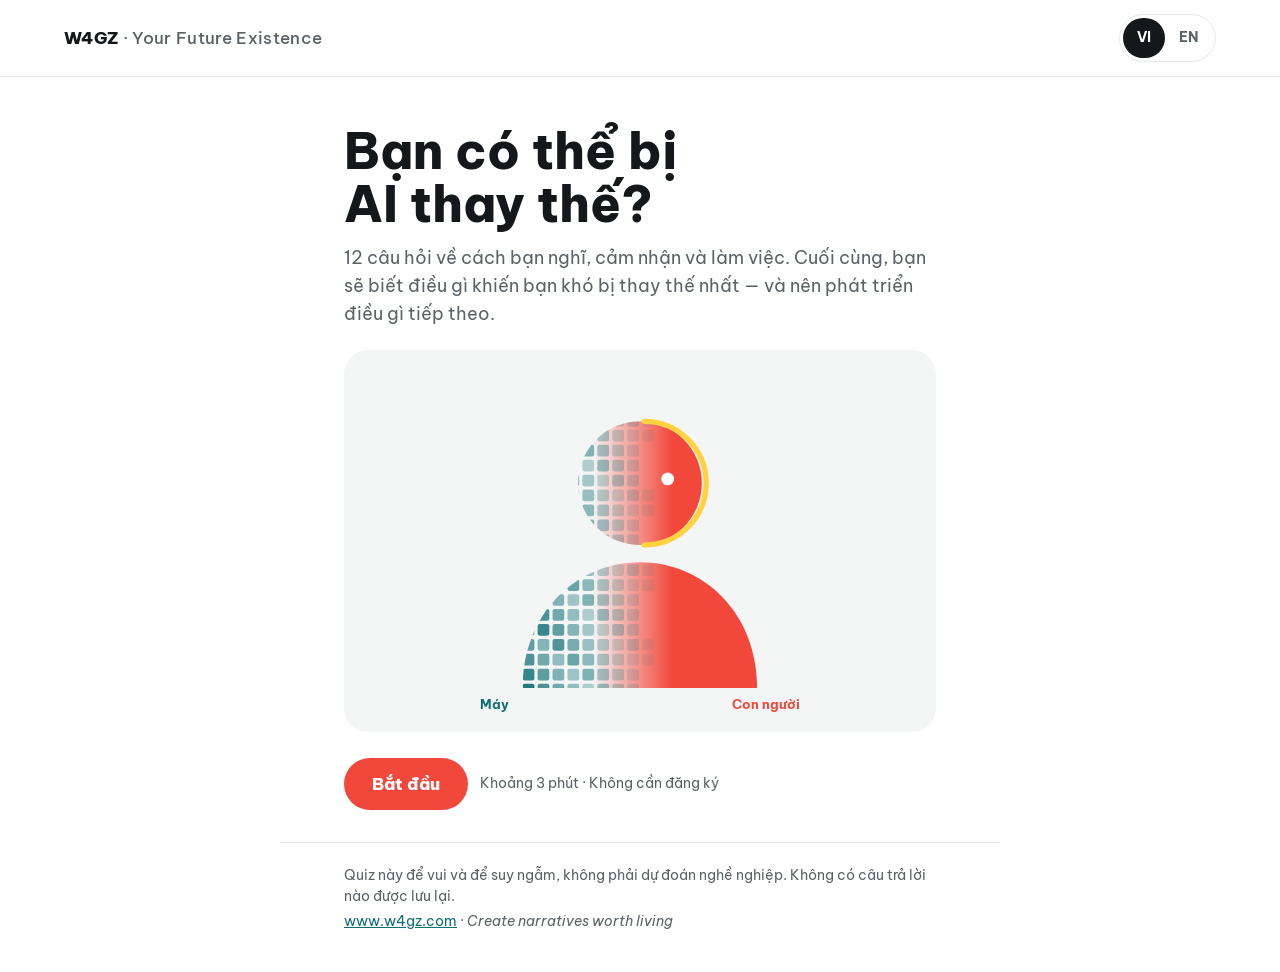
==== index.html @ d33024d0 "Add first version of 'Could AI replace you?' quiz Bilingual (VI default / EN), 12 linear questions, " ====
<!DOCTYPE html>
<html lang="vi">
<head>
<meta charset="utf-8">
<meta name="viewport" content="width=device-width, initial-scale=1">
<title>Your Future Existence</title>
<link rel="preconnect" href="https://fonts.googleapis.com">
<link rel="preconnect" href="https://fonts.gstatic.com" crossorigin>
<link href="https://fonts.googleapis.com/css2?family=Be+Vietnam+Pro:wght@400;500;700;800&display=swap" rel="stylesheet">
<link rel="stylesheet" href="style.css">
</head>
<body>
<header class="top">
  <div class="brand">W4GZ <span>· Your Future Existence</span></div>
  <div class="lang" role="group" aria-label="Language">
    <button type="button" id="lang-vi" data-lang="vi">VI</button>
    <button type="button" id="lang-en" data-lang="en">EN</button>
  </div>
</header>

<main id="app" class="wrap"></main>

<footer class="foot">
  <p id="foot-note"></p>
  <p><a href="https://www.w4gz.com">www.w4gz.com</a> · <em>Create narratives worth living</em></p>
</footer>

<script src="data/settings.js"></script>
<script src="data/results.js"></script>
<script src="data/questions.js"></script>
<script src="app.js"></script>
</body>
</html>
---- style.css ----
/*
VOICE: upbeat, honest, a little playful — a question about the future, not a threat.
IDEA: a person half-made of pixels, turning more human the more "you" they are.
PICTURE: a silhouette whose left side dissolves into a teal pixel grid; on the result, a meter from Machine to Human.
COLOUR and TYPE: white ground, coral person, teal machine, sunshine accent; Be Vietnam Pro (full Vietnamese diacritics).
LAYOUT: one calm column, max 720px; intro = title, picture, start; quiz = progress, question, four big answers.
*/
:root{
  color-scheme:light dark;
  --bg:light-dark(#ffffff,#121619);
  --ink:light-dark(#15181b,#f2f3f1);
  --soft:light-dark(#5c6368,#a9b0b4);
  --line:light-dark(#e6e8e9,#2a3135);
  --card:light-dark(#f4f6f6,#1b2125);
  --coral:light-dark(#f2483c,#ff6a5e);
  --teal:light-dark(#0e6e74,#3fb6bc);
  --sun:#ffd23f;
}
:root[data-theme=light]{color-scheme:light}
:root[data-theme=dark]{color-scheme:dark}
*{box-sizing:border-box;min-width:0}
body{margin:0;background:var(--bg);color:var(--ink);font:16.5px/1.55 "Be Vietnam Pro",system-ui,sans-serif;overflow-x:clip}
a{color:var(--teal)}
button{font:inherit;color:inherit;cursor:pointer}
button:focus-visible{outline:3px solid var(--sun);outline-offset:2px}

.top{display:flex;justify-content:space-between;align-items:center;gap:12px;padding:14px max(5vw,16px);border-bottom:1px solid var(--line)}
.brand{font-weight:800;letter-spacing:.02em}
.brand span{font-weight:500;color:var(--soft)}
.lang{display:flex;border:1.5px solid var(--line);border-radius:999px;padding:3px}
.lang button{border:0;background:none;border-radius:999px;padding:8px 14px;min-height:40px;font-weight:700;font-size:14px;color:var(--soft)}
.lang button[aria-pressed=true]{background:var(--ink);color:var(--bg)}

.wrap{max-width:720px;margin:0 auto;padding:clamp(24px,4vw,48px) max(5vw,16px) 32px}
h1{font-size:clamp(32px,6vw,50px);line-height:1.05;font-weight:800;margin:0 0 14px;text-wrap:balance}
h2{font-size:clamp(23px,3.6vw,30px);line-height:1.15;font-weight:800;margin:0 0 18px;text-wrap:balance}
.lead{font-size:18px;color:var(--soft);margin:0 0 22px;max-width:60ch}

.hero{display:grid;place-items:center;margin:6px 0 26px;background:var(--card);border-radius:24px;padding:18px}
.hero svg{width:min(320px,80vw);height:auto;display:block}
.hero-tags{display:flex;justify-content:space-between;width:min(320px,80vw);font-size:13px;font-weight:700;margin-top:6px}
.hero-tags .m{color:var(--teal)}.hero-tags .h{color:var(--coral)}

.btn{display:inline-flex;align-items:center;justify-content:center;gap:8px;min-height:52px;padding:0 28px;border-radius:999px;border:0;background:var(--coral);color:#fff;font-weight:800;font-size:17px}
.btn:hover{filter:brightness(1.05)}
.btn.ghost{background:none;color:var(--ink);border:1.5px solid var(--line)}
.row{display:flex;flex-wrap:wrap;gap:12px;align-items:center}
.meta{font-size:14px;color:var(--soft)}

.progress{height:8px;background:var(--card);border-radius:99px;overflow:hidden;margin:0 0 10px}
.progress i{display:block;height:100%;background:linear-gradient(90deg,var(--teal),var(--coral));border-radius:99px;transition:width .35s ease}
.count{font-size:14px;font-weight:700;color:var(--soft);margin:0 0 18px}
.opts{display:grid;gap:12px;margin:0 0 22px}
.opt{text-align:start;min-height:60px;padding:14px 18px;border-radius:16px;border:1.5px solid var(--line);background:var(--bg);font-size:16.5px;display:flex;gap:14px;align-items:center}
.opt b{flex:none;width:30px;height:30px;border-radius:50%;display:grid;place-items:center;background:var(--card);font-size:14px}
.opt:hover{border-color:var(--teal)}
.opt[aria-pressed=true]{border-color:var(--coral);background:color-mix(in srgb,var(--coral) 9%,var(--bg))}
.opt[aria-pressed=true] b{background:var(--coral);color:#fff}

.score{display:grid;gap:6px;background:var(--card);border-radius:24px;padding:22px;margin:0 0 26px}
.big{font-size:clamp(56px,13vw,88px);line-height:1;font-weight:800;color:var(--coral)}
.big small{font-size:.4em;color:var(--soft);font-weight:700;margin-left:6px}
.meter{position:relative;height:14px;border-radius:99px;background:linear-gradient(90deg,var(--teal),var(--sun),var(--coral));margin:12px 0 4px}
.meter i{position:absolute;top:50%;width:26px;height:26px;border-radius:50%;background:var(--bg);border:4px solid var(--ink);transform:translate(-50%,-50%);transition:left .8s ease}
.ends{display:flex;justify-content:space-between;font-size:13px;font-weight:700}
.ends .m{color:var(--teal)}.ends .h{color:var(--coral)}

.type{border-left:6px solid var(--coral);padding:4px 0 4px 18px;margin:0 0 26px}
.type .k{font-size:14px;font-weight:700;color:var(--soft);margin:0}
.type h3{font-size:26px;line-height:1.15;margin:2px 0 8px;font-weight:800}
.type p{margin:0}

.bars{display:grid;gap:12px;margin:0 0 26px}
.bar{display:grid;grid-template-columns:9.5em minmax(0,1fr) 3em;gap:12px;align-items:center;font-size:15px}
.bar .t{height:12px;background:var(--card);border-radius:99px;overflow:hidden}
.bar .t i{display:block;height:100%;background:var(--teal);border-radius:99px}
.bar.top .t i{background:var(--coral)}
.bar .v{text-align:right;font-variant-numeric:tabular-nums;color:var(--soft);white-space:nowrap}

.tip{background:color-mix(in srgb,var(--sun) 22%,var(--bg));border-radius:18px;padding:16px 18px;margin:0 0 26px}
.tip strong{display:block;margin-bottom:4px}

.foot{max-width:720px;margin:0 auto;padding:18px max(5vw,16px) 36px;font-size:13.5px;color:var(--soft);border-top:1px solid var(--line)}
.foot p{margin:4px 0}

@media (max-width:600px){
  .bar{grid-template-columns:7em minmax(0,1fr) 2.6em;font-size:14px}
  .row .btn{flex:1 1 100%}
}
@media (prefers-reduced-motion:reduce){*{transition:none!important;animation:none!important}}
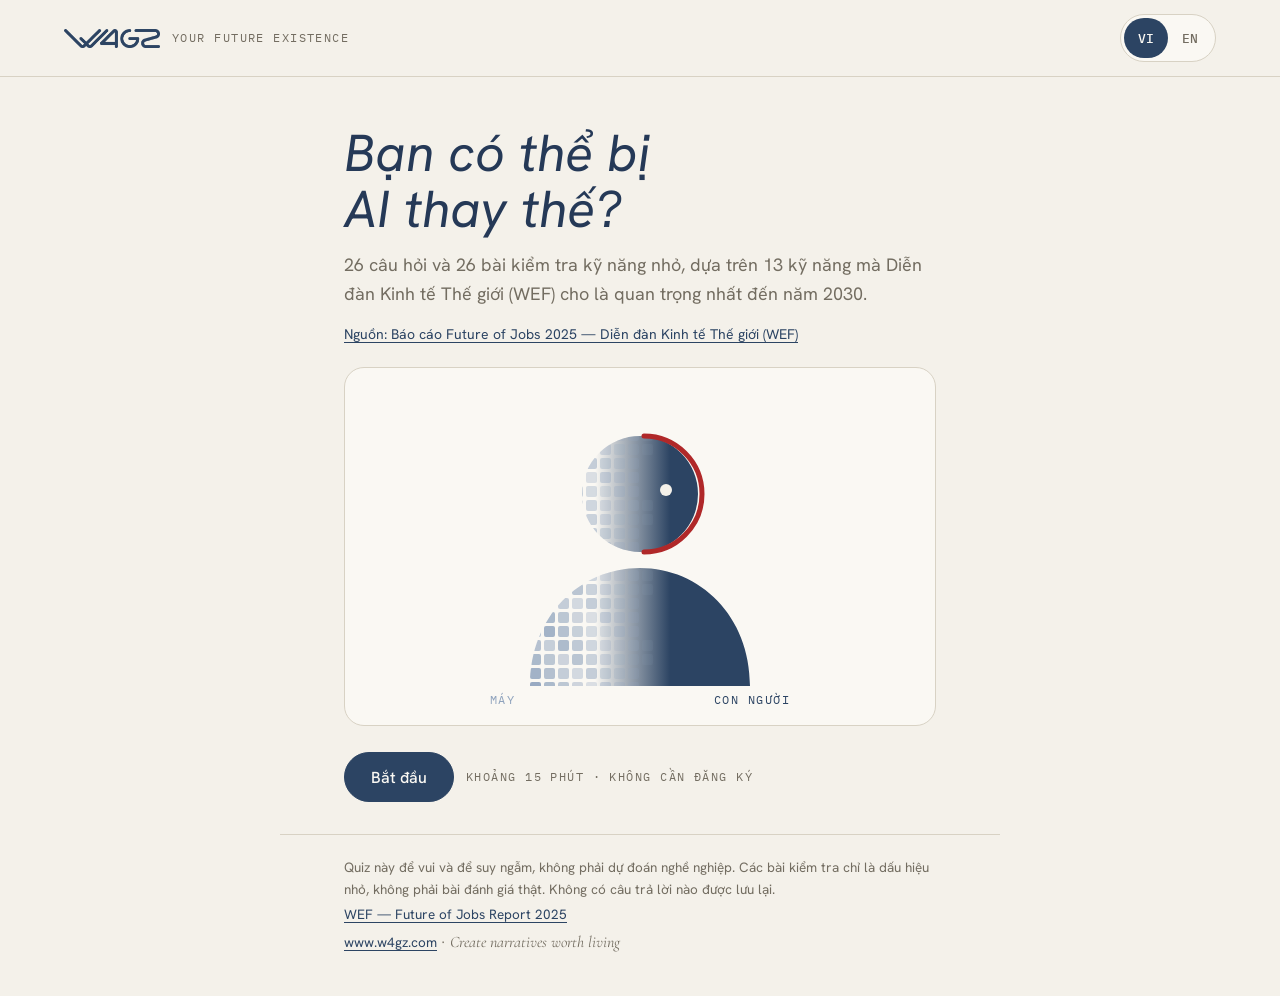
==== commit 85e3db0d: "Rebuild quiz on the 13 WEF skills, W4GZ style - 26 questions (2 per WEF Future of Jobs 2025 skill), " ====
--- a/index.html
+++ b/index.html
@@ -6,12 +6,12 @@
 <title>Your Future Existence</title>
 <link rel="preconnect" href="https://fonts.googleapis.com">
 <link rel="preconnect" href="https://fonts.gstatic.com" crossorigin>
-<link href="https://fonts.googleapis.com/css2?family=Be+Vietnam+Pro:wght@400;500;700;800&display=swap" rel="stylesheet">
+<link href="https://fonts.googleapis.com/css2?family=Hanken+Grotesk:ital,wght@0,300..600;1,400;1,500&family=Cormorant+Garamond:ital,wght@0,500;1,500&family=IBM+Plex+Mono:wght@400;500&display=swap" rel="stylesheet">
 <link rel="stylesheet" href="style.css">
 </head>
 <body>
 <header class="top">
-  <div class="brand">W4GZ <span>· Your Future Existence</span></div>
+  <a class="brand" href="https://www.w4gz.com" aria-label="W4GZ — www.w4gz.com"><span class="brand-logo" role="img" aria-label="W4GZ"></span><span class="brand-name">Your Future Existence</span></a>
   <div class="lang" role="group" aria-label="Language">
     <button type="button" id="lang-vi" data-lang="vi">VI</button>
     <button type="button" id="lang-en" data-lang="en">EN</button>
@@ -22,12 +22,15 @@
 
 <footer class="foot">
   <p id="foot-note"></p>
+  <p><a href="https://www.weforum.org/publications/the-future-of-jobs-report-2025/digest/">WEF — Future of Jobs Report 2025</a></p>
   <p><a href="https://www.w4gz.com">www.w4gz.com</a> · <em>Create narratives worth living</em></p>
 </footer>
 
 <script src="data/settings.js"></script>
 <script src="data/results.js"></script>
 <script src="data/questions.js"></script>
+<script src="data/sources.js"></script>
+<script src="data/challenges.js"></script>
 <script src="app.js"></script>
 </body>
 </html>
--- a/style.css
+++ b/style.css
@@ -1,90 +1,137 @@
 /*
-VOICE: upbeat, honest, a little playful — a question about the future, not a threat.
+VOICE: W4GZ — calm, reflective, editorial; "Viết chính là nghĩ".
 IDEA: a person half-made of pixels, turning more human the more "you" they are.
-PICTURE: a silhouette whose left side dissolves into a teal pixel grid; on the result, a meter from Machine to Human.
-COLOUR and TYPE: white ground, coral person, teal machine, sunshine accent; Be Vietnam Pro (full Vietnamese diacritics).
-LAYOUT: one calm column, max 720px; intro = title, picture, start; quiz = progress, question, four big answers.
+PICTURE: navy silhouette dissolving into a soft blue pixel grid; on the result, a meter from Machine to Human.
+COLOUR and TYPE: W4GZ palette — warm paper #F4F1EA, navy ink #2C4463, red accent #B02829; Hanken Grotesk (italic headings), Cormorant Garamond for quotes, IBM Plex Mono labels.
+LAYOUT: one calm column, max 720px; W4GZ logo header links to www.w4gz.com.
 */
 :root{
   color-scheme:light dark;
-  --bg:light-dark(#ffffff,#121619);
-  --ink:light-dark(#15181b,#f2f3f1);
-  --soft:light-dark(#5c6368,#a9b0b4);
-  --line:light-dark(#e6e8e9,#2a3135);
-  --card:light-dark(#f4f6f6,#1b2125);
-  --coral:light-dark(#f2483c,#ff6a5e);
-  --teal:light-dark(#0e6e74,#3fb6bc);
-  --sun:#ffd23f;
+  --bg:light-dark(#F4F1EA,#14202F);
+  --card:light-dark(#FAF8F3,#1D2E43);
+  --ink:light-dark(#2C4463,#F0F4FA);
+  --ink-strong:light-dark(#253957,#FFFFFF);
+  --muted:light-dark(#736D61,#A9B4C4);
+  --line:light-dark(#D8D2C4,#33475F);
+  --soft:light-dark(#E8E3D8,#26384F);
+  --tint:light-dark(#E3EAF1,#22354C);
+  --accent:light-dark(#B02829,#E0605F);
+  --machine:light-dark(#8FA3BD,#6F86A3);
+  --good:light-dark(#2B534B,#8FD1B8);
+  --good-bg:light-dark(#E1F1E8,#203B35);
+  --sans:"Hanken Grotesk",system-ui,sans-serif;
+  --serif:"Cormorant Garamond",Georgia,serif;
+  --mono:"IBM Plex Mono",ui-monospace,monospace;
+  --logo:url([data-uri]);
 }
 :root[data-theme=light]{color-scheme:light}
 :root[data-theme=dark]{color-scheme:dark}
 *{box-sizing:border-box;min-width:0}
-body{margin:0;background:var(--bg);color:var(--ink);font:16.5px/1.55 "Be Vietnam Pro",system-ui,sans-serif;overflow-x:clip}
-a{color:var(--teal)}
+body{margin:0;background:var(--bg);color:var(--ink);font:400 16.5px/1.6 var(--sans);-webkit-font-smoothing:antialiased;overflow-x:clip}
+a{color:var(--ink);text-underline-offset:3px}
 button{font:inherit;color:inherit;cursor:pointer}
-button:focus-visible{outline:3px solid var(--sun);outline-offset:2px}
+:focus-visible{outline:2px solid var(--accent);outline-offset:2px}
 
 .top{display:flex;justify-content:space-between;align-items:center;gap:12px;padding:14px max(5vw,16px);border-bottom:1px solid var(--line)}
-.brand{font-weight:800;letter-spacing:.02em}
-.brand span{font-weight:500;color:var(--soft)}
-.lang{display:flex;border:1.5px solid var(--line);border-radius:999px;padding:3px}
-.lang button{border:0;background:none;border-radius:999px;padding:8px 14px;min-height:40px;font-weight:700;font-size:14px;color:var(--soft)}
-.lang button[aria-pressed=true]{background:var(--ink);color:var(--bg)}
+.brand{display:flex;align-items:center;gap:12px;text-decoration:none;color:var(--ink)}
+.brand-logo{display:block;width:96px;aspect-ratio:720/144;background:var(--ink);-webkit-mask:var(--logo) center/contain no-repeat;mask:var(--logo) center/contain no-repeat}
+.brand-name{font:400 12px/1.2 var(--mono);letter-spacing:.12em;text-transform:uppercase;color:var(--muted)}
+.lang{display:flex;border:1px solid var(--line);border-radius:999px;padding:3px;background:var(--card)}
+.lang button{border:0;background:none;border-radius:999px;padding:8px 14px;min-height:40px;font:500 13px var(--mono);color:var(--muted)}
+.lang button[aria-pressed=true]{background:var(--ink);color:var(--card)}
 
 .wrap{max-width:720px;margin:0 auto;padding:clamp(24px,4vw,48px) max(5vw,16px) 32px}
-h1{font-size:clamp(32px,6vw,50px);line-height:1.05;font-weight:800;margin:0 0 14px;text-wrap:balance}
-h2{font-size:clamp(23px,3.6vw,30px);line-height:1.15;font-weight:800;margin:0 0 18px;text-wrap:balance}
-.lead{font-size:18px;color:var(--soft);margin:0 0 22px;max-width:60ch}
+h1,h2,h3,h4{font-family:var(--sans);font-weight:400;font-style:italic;color:var(--ink-strong);text-wrap:balance}
+h1{font-size:clamp(34px,6.5vw,52px);line-height:1.08;margin:0 0 14px}
+h2{font-size:clamp(23px,3.6vw,30px);line-height:1.2;margin:0 0 18px}
+.lead{font-size:18px;color:var(--muted);margin:0 0 14px;max-width:60ch}
+.label,.count,.meta{font:400 12px/1.4 var(--mono);letter-spacing:.12em;text-transform:uppercase;color:var(--muted)}
+.src{font-size:14px;color:var(--muted);margin:0 0 22px}
+.src a{color:var(--ink)}
 
-.hero{display:grid;place-items:center;margin:6px 0 26px;background:var(--card);border-radius:24px;padding:18px}
-.hero svg{width:min(320px,80vw);height:auto;display:block}
-.hero-tags{display:flex;justify-content:space-between;width:min(320px,80vw);font-size:13px;font-weight:700;margin-top:6px}
-.hero-tags .m{color:var(--teal)}.hero-tags .h{color:var(--coral)}
+.hero{display:grid;place-items:center;margin:6px 0 26px;background:var(--card);border:1px solid var(--line);border-radius:20px;padding:18px}
+.hero svg{width:min(300px,78vw);height:auto;display:block}
+.hero-tags{display:flex;justify-content:space-between;width:min(300px,78vw);font:400 12px var(--mono);letter-spacing:.12em;text-transform:uppercase;margin-top:6px}
+.hero-tags .m{color:var(--machine)}.hero-tags .h{color:var(--ink)}
+.quote{font:italic 500 22px/1.3 var(--serif);color:var(--ink);margin:0 0 22px}
 
-.btn{display:inline-flex;align-items:center;justify-content:center;gap:8px;min-height:52px;padding:0 28px;border-radius:999px;border:0;background:var(--coral);color:#fff;font-weight:800;font-size:17px}
-.btn:hover{filter:brightness(1.05)}
-.btn.ghost{background:none;color:var(--ink);border:1.5px solid var(--line)}
+.btn{display:inline-flex;align-items:center;justify-content:center;gap:8px;min-height:50px;padding:0 26px;border-radius:999px;border:1.5px solid var(--ink);background:var(--ink);color:var(--card);font:500 16px/1.2 var(--sans);text-decoration:none;transition:background .15s}
+.btn:hover{background:var(--ink-strong)}
+.btn.ghost{background:transparent;color:var(--ink)}
+.btn.ghost:hover{background:var(--tint)}
 .row{display:flex;flex-wrap:wrap;gap:12px;align-items:center}
-.meta{font-size:14px;color:var(--soft)}
 
-.progress{height:8px;background:var(--card);border-radius:99px;overflow:hidden;margin:0 0 10px}
-.progress i{display:block;height:100%;background:linear-gradient(90deg,var(--teal),var(--coral));border-radius:99px;transition:width .35s ease}
-.count{font-size:14px;font-weight:700;color:var(--soft);margin:0 0 18px}
-.opts{display:grid;gap:12px;margin:0 0 22px}
-.opt{text-align:start;min-height:60px;padding:14px 18px;border-radius:16px;border:1.5px solid var(--line);background:var(--bg);font-size:16.5px;display:flex;gap:14px;align-items:center}
-.opt b{flex:none;width:30px;height:30px;border-radius:50%;display:grid;place-items:center;background:var(--card);font-size:14px}
-.opt:hover{border-color:var(--teal)}
-.opt[aria-pressed=true]{border-color:var(--coral);background:color-mix(in srgb,var(--coral) 9%,var(--bg))}
-.opt[aria-pressed=true] b{background:var(--coral);color:#fff}
+.progress{height:6px;background:var(--soft);border-radius:99px;overflow:hidden;margin:0 0 10px}
+.progress i{display:block;height:100%;background:var(--ink);border-radius:99px;transition:width .35s ease}
+.count{margin:0 0 18px}
+.part{color:var(--ink)}.part.test{color:var(--accent)}
+.opts{display:grid;gap:10px;margin:0 0 22px}
+.opt{text-align:start;min-height:56px;padding:12px 16px;border-radius:14px;border:1px solid var(--line);background:var(--card);font-size:16px;display:flex;gap:14px;align-items:center;transition:border-color .15s,background .15s}
+.opt b{flex:none;width:28px;height:28px;border-radius:50%;display:grid;place-items:center;background:var(--soft);font:500 13px var(--mono)}
+.opt:hover{border-color:var(--ink)}
+.opt[aria-pressed=true]{border-color:var(--ink);background:var(--tint)}
+.opt[aria-pressed=true] b{background:var(--ink);color:var(--card)}
+.opts.many{gap:8px}
+.opts.many .opt{min-height:48px;padding:10px 14px;font-size:15.5px;border-radius:12px}
+.opts.many .opt b{width:26px;height:26px;font-size:12px}
+.intro{background:var(--card);border:1px solid var(--line);border-left:3px solid var(--accent);border-radius:12px;padding:14px 16px;margin:0 0 16px}
+.cq{font-size:20px;margin:0 0 12px}
+.fb{border-radius:12px;padding:12px 16px;margin:0 0 18px}
+.fb.ok{background:var(--good-bg);color:var(--good)}
 
-.score{display:grid;gap:6px;background:var(--card);border-radius:24px;padding:22px;margin:0 0 26px}
-.big{font-size:clamp(56px,13vw,88px);line-height:1;font-weight:800;color:var(--coral)}
-.big small{font-size:.4em;color:var(--soft);font-weight:700;margin-left:6px}
-.meter{position:relative;height:14px;border-radius:99px;background:linear-gradient(90deg,var(--teal),var(--sun),var(--coral));margin:12px 0 4px}
-.meter i{position:absolute;top:50%;width:26px;height:26px;border-radius:50%;background:var(--bg);border:4px solid var(--ink);transform:translate(-50%,-50%);transition:left .8s ease}
-.ends{display:flex;justify-content:space-between;font-size:13px;font-weight:700}
-.ends .m{color:var(--teal)}.ends .h{color:var(--coral)}
+.game{display:grid;justify-items:center;gap:18px;margin:8px 0 10px}
+.stim{display:grid;place-items:center;width:140px;height:140px;border-radius:20px;background:var(--card);border:1px solid var(--line)}
+.samples{display:flex;gap:18px}
+.opt.sample{min-height:96px;min-width:110px;justify-content:center}
+.fb-mini{font:500 13px var(--mono);letter-spacing:.12em;text-transform:uppercase;min-height:1.5em;margin:0}
+.fb-mini.ok{color:var(--good)}.fb-mini.bad{color:var(--accent)}
 
-.type{border-left:6px solid var(--coral);padding:4px 0 4px 18px;margin:0 0 26px}
-.type .k{font-size:14px;font-weight:700;color:var(--soft);margin:0}
-.type h3{font-size:26px;line-height:1.15;margin:2px 0 8px;font-weight:800}
+.score{display:grid;gap:6px;background:var(--card);border:1px solid var(--line);border-radius:20px;padding:22px;margin:0 0 26px}
+.big{font:italic 400 clamp(60px,14vw,92px)/1 var(--sans);color:var(--ink-strong)}
+.big small{font-size:.38em;color:var(--muted);margin-left:6px}
+.meter{position:relative;height:10px;border-radius:99px;background:linear-gradient(90deg,var(--machine),var(--ink));margin:14px 0 4px}
+.meter i{position:absolute;top:50%;width:24px;height:24px;border-radius:50%;background:var(--card);border:4px solid var(--accent);transform:translate(-50%,-50%);transition:left .8s ease}
+.ends{display:flex;justify-content:space-between;font:400 12px var(--mono);letter-spacing:.12em;text-transform:uppercase}
+.ends .m{color:var(--machine)}.ends .h{color:var(--ink)}
+
+.type{border-left:3px solid var(--accent);padding:4px 0 4px 18px;margin:0 0 28px}
+.type .k{font:400 12px/1.4 var(--mono);letter-spacing:.12em;text-transform:uppercase;color:var(--muted);margin:0}
+.type h3{font-size:30px;line-height:1.15;margin:4px 0 8px}
 .type p{margin:0}
 
-.bars{display:grid;gap:12px;margin:0 0 26px}
-.bar{display:grid;grid-template-columns:9.5em minmax(0,1fr) 3em;gap:12px;align-items:center;font-size:15px}
-.bar .t{height:12px;background:var(--card);border-radius:99px;overflow:hidden}
-.bar .t i{display:block;height:100%;background:var(--teal);border-radius:99px}
-.bar.top .t i{background:var(--coral)}
-.bar .v{text-align:right;font-variant-numeric:tabular-nums;color:var(--soft);white-space:nowrap}
+.grp{margin:0 0 14px;padding:14px 16px 4px;border-radius:14px;border:1px solid var(--line);background:var(--card)}
+.grp.best{border-color:var(--accent)}
+.grp h4{margin:0 0 10px;font-size:18px}
+.bars{display:grid;gap:10px;margin:0 0 10px}
+.bar{display:grid;grid-template-columns:10em minmax(0,1fr) 3em;gap:12px;align-items:center;font-size:14.5px}
+.bar .t{height:8px;background:var(--soft);border-radius:99px;overflow:hidden}
+.bar .t i{display:block;height:100%;background:var(--machine);border-radius:99px}
+.grp.best .bar .t i{background:var(--ink)}
+.bar .v{text-align:right;font:400 13px var(--mono);color:var(--muted);white-space:nowrap}
 
-.tip{background:color-mix(in srgb,var(--sun) 22%,var(--bg));border-radius:18px;padding:16px 18px;margin:0 0 26px}
-.tip strong{display:block;margin-bottom:4px}
+.tip{background:var(--tint);border-radius:14px;padding:16px 18px;margin:20px 0 26px}
+.tip strong{display:block;margin-bottom:4px;font-style:italic;font-weight:500}
 
-.foot{max-width:720px;margin:0 auto;padding:18px max(5vw,16px) 36px;font-size:13.5px;color:var(--soft);border-top:1px solid var(--line)}
+.cta{display:grid;gap:10px;margin:30px 0 0;padding:22px;border-radius:20px;background:var(--ink);color:var(--card)}
+.cta .label{color:color-mix(in srgb,var(--card) 70%,transparent)}
+.cta h3{color:var(--card);font-size:26px;margin:0}
+.cta p{margin:0}
+.cta .quote{color:var(--card);margin:0}
+.cta .btn{background:var(--card);color:var(--ink);border-color:var(--card);justify-self:start}
+.cta .brand-logo{background:var(--card);width:110px}
+
+.sources{margin:30px 0 0;border-top:1px solid var(--line);padding-top:16px}
+.sources summary{cursor:pointer;font-weight:500;min-height:44px;display:flex;align-items:center}
+.sources ul{margin:8px 0 0;padding-left:20px;display:grid;gap:12px}
+.sources li span{font-size:14.5px;color:var(--muted)}
+
+.foot{max-width:720px;margin:0 auto;padding:18px max(5vw,16px) 36px;font-size:13.5px;color:var(--muted);border-top:1px solid var(--line)}
 .foot p{margin:4px 0}
+.foot em{font-family:var(--serif);font-size:16px}
 
 @media (max-width:600px){
-  .bar{grid-template-columns:7em minmax(0,1fr) 2.6em;font-size:14px}
+  .bar{grid-template-columns:7.5em minmax(0,1fr) 2.8em;font-size:13.5px}
   .row .btn{flex:1 1 100%}
+  .brand-name{display:none}
 }
 @media (prefers-reduced-motion:reduce){*{transition:none!important;animation:none!important}}
